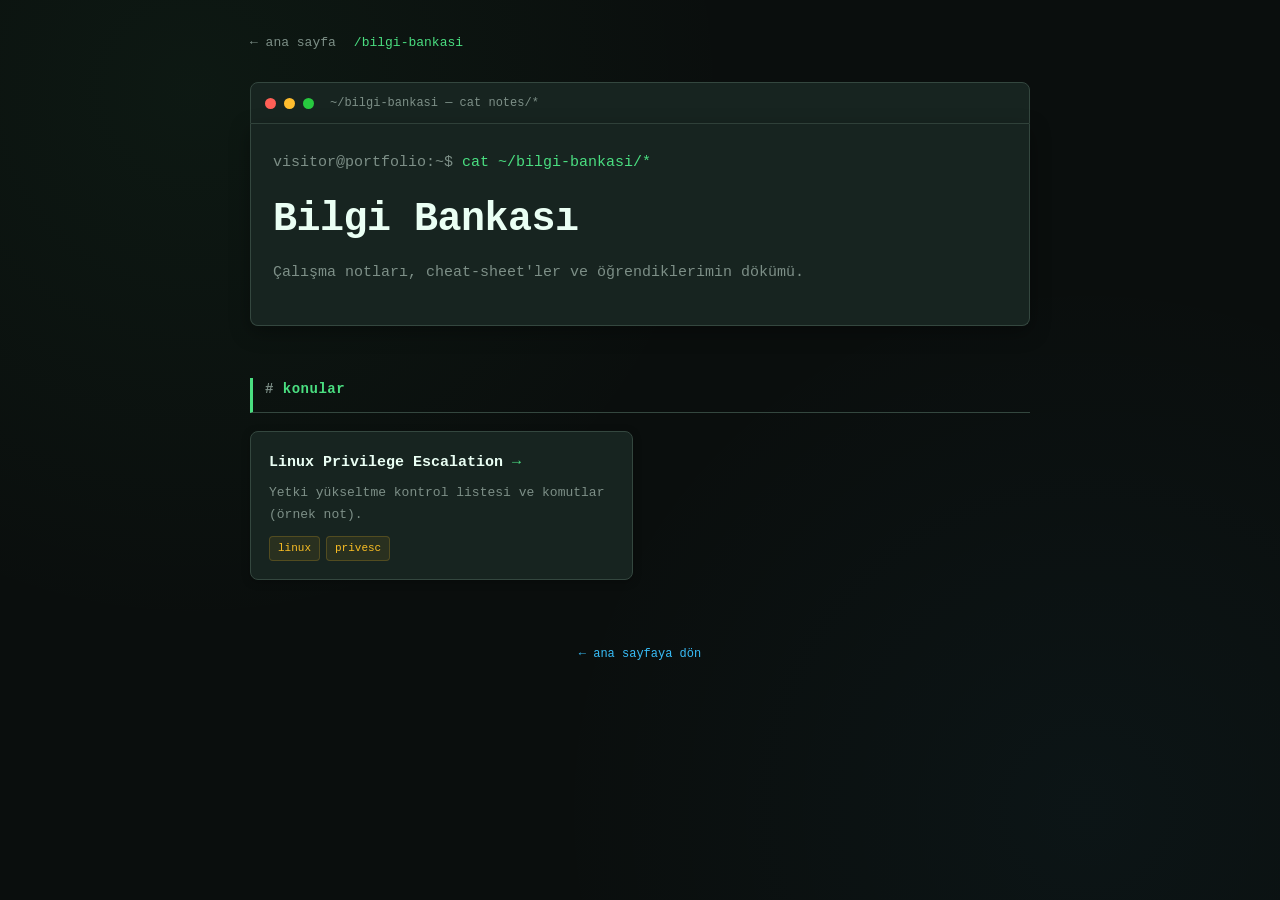
==== notlar/index.html @ 7eba73b0 "Add files via upload" ====
<!DOCTYPE html>
<html lang="tr">
<head>
<meta charset="UTF-8">
<meta name="viewport" content="width=device-width, initial-scale=1.0">
<title>bilgi bankası // adin_soyadin</title>
<meta name="description" content="Siber güvenlik çalışma notları ve cheat-sheet'ler.">
<link rel="stylesheet" href="../style.css">
</head>
<body>
<div class="wrap">

  <div class="topnav">
    <a href="../index.html">← ana sayfa</a>
    <span class="here">/bilgi-bankasi</span>
  </div>

  <div class="term-bar">
    <span class="dot r"></span><span class="dot y"></span><span class="dot g"></span>
    <span class="term-title">~/bilgi-bankasi — cat notes/*</span>
  </div>
  <div class="term-body">
    <div class="prompt">cat ~/bilgi-bankasi/*</div>
    <h1>Bilgi Bankası</h1>
    <p class="tagline">Çalışma notları, cheat-sheet'ler ve öğrendiklerimin dökümü.</p>
  </div>

  <section>
    <h2>konular</h2>
    <div class="grid" id="liste"></div>
  </section>

  <footer><a href="../index.html">← ana sayfaya dön</a></footer>
</div>

<script src="posts.js"></script>
<script src="../assets/app.js"></script>
<script>renderList(POSTS, "liste");</script>
</body>
</html>
---- style.css ----
/* =========================================================
   ORTAK STİL  —  tüm sayfalar bu dosyayı kullanır.
   Renkleri buradan değiştirirsen üç sayfa birden değişir.
   ========================================================= */
:root{
  --bg:        #0a0e0d;   /* arka plan (neredeyse siyah) */
  --surface:   #172420;   /* kutu/panel arka planı (arka plandan daha ayrık) */
  --surface-2: #1d2e29;   /* hover / vurgulanan kutu */
  --line:      #34473f;   /* çizgiler, kenarlıklar (daha belirgin) */
  --text:      #d3e0da;   /* ana metin */
  --muted:     #7d8f87;   /* soluk/ikincil metin */
  --accent:    #4ade80;   /* vurgu: terminal yeşili */
  --accent-2:  #38bdf8;   /* ikincil vurgu: mavi (linkler) */
  --warn:      #fbbf24;   /* sarı: etiketler için */
  --mono: "SFMono-Regular", "JetBrains Mono", "Fira Code", Consolas, "Liberation Mono", Menlo, monospace;
}

*{ box-sizing:border-box; margin:0; padding:0; }
html{ scroll-behavior:smooth; }

body{
  background:var(--bg);
  color:var(--text);
  font-family:var(--mono);
  font-size:15px;
  line-height:1.7;
  background-image:
    radial-gradient(circle at 15% 10%, rgba(74,222,128,0.05), transparent 40%),
    radial-gradient(circle at 85% 90%, rgba(56,189,248,0.04), transparent 40%);
  background-attachment:fixed;
}
::selection{ background:var(--accent); color:var(--bg); }
a{ color:var(--accent-2); text-decoration:none; }
a:hover{ text-decoration:underline; }

.wrap{ max-width:820px; margin:0 auto; padding:32px 20px 80px; }

/* ---- üst navigasyon (alt sayfalarda "geri" için) ---- */
.topnav{
  display:flex; gap:18px; align-items:center;
  font-size:13px; color:var(--muted); margin-bottom:28px;
}
.topnav a{ color:var(--muted); }
.topnav a:hover{ color:var(--accent); text-decoration:none; }
.topnav .here{ color:var(--accent); }

/* ---- terminal penceresi başlığı ---- */
.term-bar{
  display:flex; align-items:center; gap:8px;
  padding:10px 14px; background:var(--surface);
  border:1px solid var(--line); border-radius:8px 8px 0 0;
}
.dot{ width:11px; height:11px; border-radius:50%; }
.dot.r{ background:#ff5f56; } .dot.y{ background:#ffbd2e; } .dot.g{ background:#27c93f; }
.term-title{ margin-left:8px; color:var(--muted); font-size:12px; }
.term-body{
  background:var(--surface); border:1px solid var(--line); border-top:none;
  border-radius:0 0 8px 8px; padding:26px 22px;
  box-shadow:0 6px 20px rgba(0,0,0,0.35);
}
.prompt{ color:var(--accent); }
.prompt::before{ content:"visitor@portfolio:~$ "; color:var(--muted); }

h1{
  font-size:clamp(26px, 5vw, 40px); font-weight:700; letter-spacing:-0.5px;
  margin:10px 0 6px; color:#eafff4;
}
.tagline{ color:var(--muted); font-size:15px; }
.cursor{ display:inline-block; width:9px; height:1.05em; background:var(--accent);
         vertical-align:-2px; margin-left:2px; animation:blink 1.1s steps(1) infinite; }
@keyframes blink{ 50%{ opacity:0; } }

/* ---- bölüm başlıkları ---- */
section{ margin-top:52px; }
h2{
  font-size:14px; font-weight:700; text-transform:lowercase; color:var(--accent);
  letter-spacing:0.5px; margin-bottom:18px; padding:0 0 10px 12px;
  border-bottom:1px solid var(--line); border-left:3px solid var(--accent);
}
h2::before{ content:"# "; color:var(--muted); }
p{ margin-bottom:14px; color:var(--text); }
p.dim{ color:var(--muted); }

/* ---- kart ızgarası ---- */
.grid{ display:grid; grid-template-columns:1fr 1fr; gap:14px; }
@media (max-width:620px){ .grid{ grid-template-columns:1fr; } }
.card{
  display:block; background:var(--surface); border:1px solid var(--line);
  border-radius:8px; padding:18px; color:var(--text);
  box-shadow:0 2px 8px rgba(0,0,0,0.25);
  transition:border-color .18s ease, transform .18s ease, background .18s ease;
}
.card:hover{ border-color:var(--accent); background:var(--surface-2); transform:translateY(-2px); text-decoration:none; }
.card h3{ font-size:15px; color:#eafff4; margin-bottom:6px; }
.card h3 .arrow{ color:var(--accent); }
.card p{ font-size:13px; color:var(--muted); margin-bottom:10px; }

/* büyük yön kartları (ana sayfadaki iç sayfa linkleri) */
.dir-card{
  display:flex; flex-direction:column; gap:6px;
  background:var(--surface); border:1px solid var(--line); border-radius:8px;
  padding:22px; color:var(--text);
  box-shadow:0 2px 8px rgba(0,0,0,0.25);
  transition:border-color .18s, transform .18s, background .18s;
}
.dir-card:hover{ border-color:var(--accent); background:var(--surface-2); transform:translateY(-2px); text-decoration:none; }
.dir-card .cmd{ color:var(--accent); font-size:16px; }
.dir-card .cmd::before{ content:"cd "; color:var(--muted); }
.dir-card small{ color:var(--muted); font-size:13px; }

.tags{ display:flex; flex-wrap:wrap; gap:6px; }
.tag{
  font-size:11px; padding:2px 8px; border-radius:4px;
  background:rgba(251,191,36,0.08); color:var(--warn); border:1px solid rgba(251,191,36,0.2);
}

/* ---- iletişim butonları ---- */
.links{ display:flex; flex-wrap:wrap; gap:12px; margin-top:6px; }
.btn{
  display:inline-flex; align-items:center; gap:8px; padding:10px 16px; border-radius:6px;
  background:var(--surface); border:1px solid var(--line); color:var(--text);
  font-size:14px; transition:border-color .18s, color .18s;
}
.btn:hover{ border-color:var(--accent-2); color:#eafff4; text-decoration:none; }

/* ---- boş / yer tutucu kutusu (CV için) ---- */
.placeholder{
  border:1px dashed var(--line); border-radius:8px; padding:22px;
  color:var(--muted); font-size:13px; background:rgba(255,255,255,0.01);
}

footer{ margin-top:64px; color:var(--muted); font-size:12px; text-align:center; }
@media (prefers-reduced-motion:reduce){ .cursor{ animation:none; } }

/* =========================================================
   MARKDOWN İÇERİĞİ  —  render edilen writeup/not gövdesi
   ========================================================= */
.markdown{ margin-top:32px; }
.markdown h1, .markdown h2, .markdown h3{
  color:#eafff4; border:none; text-transform:none; padding:0; margin:28px 0 12px;
}
.markdown h1{ font-size:24px; }
.markdown h2{ font-size:19px; color:var(--accent); }
.markdown h2::before{ content:""; }        /* markdown başlıklarında # işareti çıkmasın */
.markdown h3{ font-size:16px; }
.markdown p{ color:var(--text); margin:12px 0; }
.markdown a{ color:var(--accent-2); }
.markdown ul, .markdown ol{ margin:12px 0 12px 22px; color:var(--text); }
.markdown li{ margin:4px 0; }
.markdown strong{ color:#eafff4; }

/* satır içi kod */
.markdown code{
  background:#0c1512; border:1px solid var(--line); border-radius:4px;
  padding:1px 6px; font-size:13px; color:var(--warn);
}
/* kod bloğu */
.markdown pre{
  background:#0c1512; border:1px solid var(--line); border-left:3px solid var(--accent);
  border-radius:6px; padding:16px; overflow-x:auto; margin:16px 0;
}
.markdown pre code{
  background:none; border:none; padding:0; color:#c8e6d5; font-size:13px; line-height:1.6;
}
/* alıntı */
.markdown blockquote{
  border-left:3px solid var(--muted); padding:4px 16px; margin:16px 0;
  color:var(--muted); background:rgba(255,255,255,0.02);
}
/* tablo */
.markdown table{ border-collapse:collapse; margin:16px 0; width:100%; font-size:13px; }
.markdown th, .markdown td{ border:1px solid var(--line); padding:8px 12px; text-align:left; }
.markdown th{ background:var(--surface); color:var(--accent); }
/* yatay çizgi ve görsel */
.markdown hr{ border:none; border-top:1px solid var(--line); margin:24px 0; }
.markdown img{ max-width:100%; border-radius:6px; border:1px solid var(--line); }
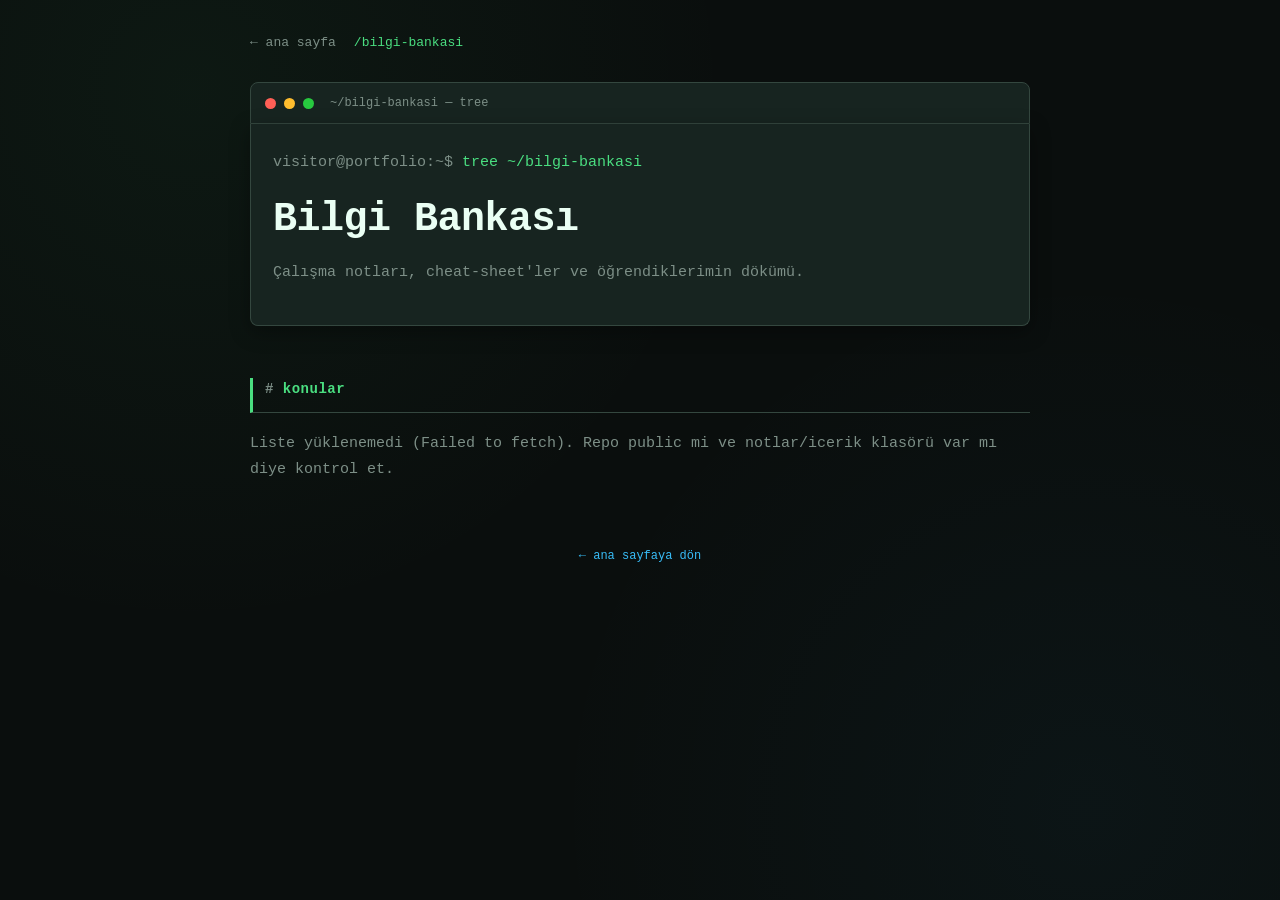
==== commit 6a5186d7: "Add files via upload" ====
--- a/notlar/index.html
+++ b/notlar/index.html
@@ -17,24 +17,25 @@
 
   <div class="term-bar">
     <span class="dot r"></span><span class="dot y"></span><span class="dot g"></span>
-    <span class="term-title">~/bilgi-bankasi — cat notes/*</span>
+    <span class="term-title">~/bilgi-bankasi — tree</span>
   </div>
   <div class="term-body">
-    <div class="prompt">cat ~/bilgi-bankasi/*</div>
+    <div class="prompt">tree ~/bilgi-bankasi</div>
     <h1>Bilgi Bankası</h1>
     <p class="tagline">Çalışma notları, cheat-sheet'ler ve öğrendiklerimin dökümü.</p>
   </div>
 
   <section>
     <h2>konular</h2>
-    <div class="grid" id="liste"></div>
+    <!-- klasör ağacı GitHub'dan otomatik oluşturulur -->
+    <div id="agac"><p class="dim"># yükleniyor…</p></div>
   </section>
 
   <footer><a href="../index.html">← ana sayfaya dön</a></footer>
 </div>
 
-<script src="posts.js"></script>
-<script src="../assets/app.js"></script>
-<script>renderList(POSTS, "liste");</script>
+<script src="config.js"></script>
+<script src="../assets/repo-notes.js"></script>
+<script>renderNotesTree(NOTES_CONFIG, "agac");</script>
 </body>
 </html>
--- a/style.css
+++ b/style.css
@@ -174,3 +174,26 @@
 /* yatay çizgi ve görsel */
 .markdown hr{ border:none; border-top:1px solid var(--line); margin:24px 0; }
 .markdown img{ max-width:100%; border-radius:6px; border:1px solid var(--line); }
+
+/* =========================================================
+   KLASÖR AĞACI  —  bilgi bankası listesi
+   ========================================================= */
+.tree-folder{ margin:6px 0; }
+.tree-folder > summary{
+  cursor:pointer; list-style:none; padding:8px 12px;
+  background:var(--surface); border:1px solid var(--line); border-radius:6px;
+  color:var(--accent); font-weight:700; user-select:none;
+  transition:border-color .15s, background .15s;
+}
+.tree-folder > summary:hover{ border-color:var(--accent); background:var(--surface-2); }
+.tree-folder > summary::before{ content:"▸ "; color:var(--muted); }
+.tree-folder[open] > summary::before{ content:"▾ "; }
+.tree-folder > summary::-webkit-details-marker{ display:none; }   /* varsayılan oku gizle */
+.tree-inner{ margin:6px 0 6px 18px; border-left:1px solid var(--line); padding-left:12px; }
+.tree-file{
+  display:block; padding:7px 12px; margin:4px 0; border-radius:6px;
+  background:var(--surface); border:1px solid var(--line); color:var(--text);
+  transition:border-color .15s, background .15s, color .15s;
+}
+.tree-file::before{ content:"$ "; color:var(--muted); }
+.tree-file:hover{ border-color:var(--accent-2); background:var(--surface-2); color:#eafff4; text-decoration:none; }
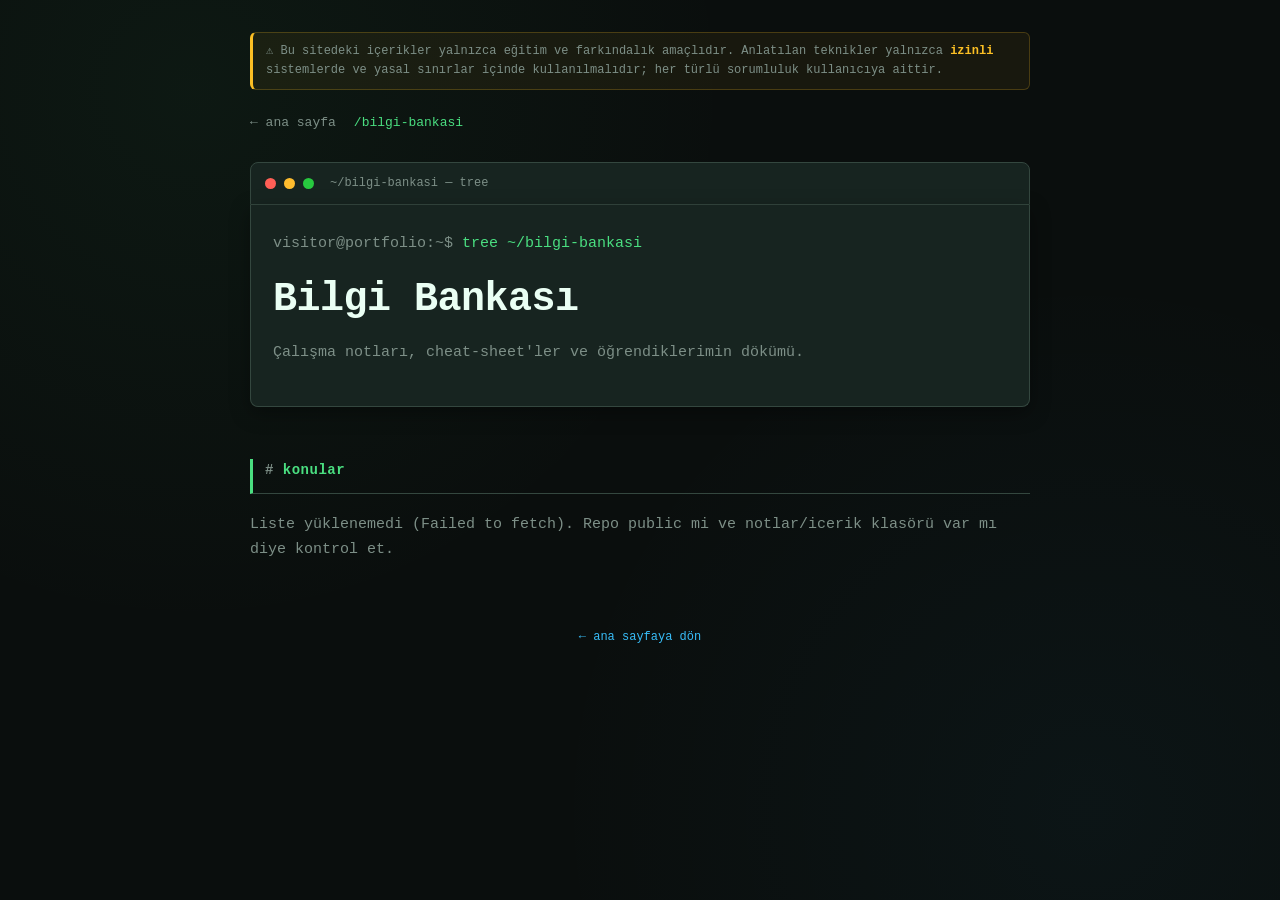
==== commit 429f2e04: "Add files via upload" ====
--- a/notlar/index.html
+++ b/notlar/index.html
@@ -34,6 +34,7 @@
   <footer><a href="../index.html">← ana sayfaya dön</a></footer>
 </div>
 
+<script src="../assets/disclaimer.js"></script>
 <script src="config.js"></script>
 <script src="../assets/repo-notes.js"></script>
 <script>renderNotesTree(NOTES_CONFIG, "agac");</script>
--- a/style.css
+++ b/style.css
@@ -35,6 +35,16 @@
 
 .wrap{ max-width:820px; margin:0 auto; padding:32px 20px 80px; }
 
+/* kısa yasal uyarı şeridi (disclaimer.js tarafından her sayfaya eklenir) */
+.disclaimer{
+  font-size:12px; line-height:1.6; color:var(--muted);
+  background:rgba(251,191,36,0.06);
+  border:1px solid rgba(251,191,36,0.22);
+  border-left:3px solid var(--warn);
+  border-radius:6px; padding:9px 13px; margin-bottom:22px;
+}
+.disclaimer strong{ color:var(--warn); }
+
 /* ---- üst navigasyon (alt sayfalarda "geri" için) ---- */
 .topnav{
   display:flex; gap:18px; align-items:center;
@@ -130,6 +140,12 @@
 }
 
 footer{ margin-top:64px; color:var(--muted); font-size:12px; text-align:center; }
+footer .disclaimer{
+  display:inline-block; max-width:620px; margin:12px auto;
+  padding:12px 16px; line-height:1.6;
+  border:1px solid var(--line); border-left:3px solid var(--warn);
+  border-radius:6px; color:var(--muted); text-align:left;
+}
 @media (prefers-reduced-motion:reduce){ .cursor{ animation:none; } }
 
 /* =========================================================
@@ -173,7 +189,15 @@
 .markdown th{ background:var(--surface); color:var(--accent); }
 /* yatay çizgi ve görsel */
 .markdown hr{ border:none; border-top:1px solid var(--line); margin:24px 0; }
-.markdown img{ max-width:100%; border-radius:6px; border:1px solid var(--line); }
+.markdown img{
+  max-width:100%;
+  height:auto !important;        /* sabit height="..." değerini ez, orantıyı koru */
+  width:auto;                    /* geniş görseller içerik genişliğine sığar */
+  display:block;
+  margin:16px auto;              /* ortala */
+  border-radius:6px;
+  border:1px solid var(--line);
+}
 
 /* =========================================================
    KLASÖR AĞACI  —  bilgi bankası listesi
@@ -197,3 +221,24 @@
 }
 .tree-file::before{ content:"$ "; color:var(--muted); }
 .tree-file:hover{ border-color:var(--accent-2); background:var(--surface-2); color:#eafff4; text-decoration:none; }
+
+/* =========================================================
+   KOD BLOKLARI  —  ince kaydırma çubuğu + sözdizimi renkleri
+   ========================================================= */
+/* ince, temaya uygun kaydırma çubuğu (yatay uzun kod satırları için) */
+.markdown pre::-webkit-scrollbar{ height:8px; }
+.markdown pre::-webkit-scrollbar-track{ background:transparent; }
+.markdown pre::-webkit-scrollbar-thumb{ background:var(--line); border-radius:4px; }
+.markdown pre::-webkit-scrollbar-thumb:hover{ background:var(--muted); }
+.markdown pre{ scrollbar-width:thin; scrollbar-color:var(--line) transparent; } /* Firefox */
+
+/* highlight.js token renkleri — terminal paletine uyumlu */
+.hljs-keyword, .hljs-selector-tag, .hljs-built_in, .hljs-name{ color:#7dd3fc; }        /* mavi: SELECT, FROM, UNION */
+.hljs-string, .hljs-regexp, .hljs-symbol{ color:var(--warn); }                          /* sarı: 'metin' */
+.hljs-number, .hljs-literal, .hljs-boolean{ color:#f0abfc; }                            /* mor: sayılar */
+.hljs-comment, .hljs-quote{ color:var(--muted); font-style:italic; }                    /* soluk: -- yorum */
+.hljs-function, .hljs-title, .hljs-title.function_{ color:var(--accent); }              /* yeşil: fonksiyon adı */
+.hljs-variable, .hljs-attr, .hljs-property{ color:#c8e6d5; }
+.hljs-meta, .hljs-operator, .hljs-punctuation{ color:var(--muted); }
+.hljs-type, .hljs-class .hljs-title{ color:#5eead4; }
+.hljs-emphasis{ font-style:italic; } .hljs-strong{ font-weight:700; }
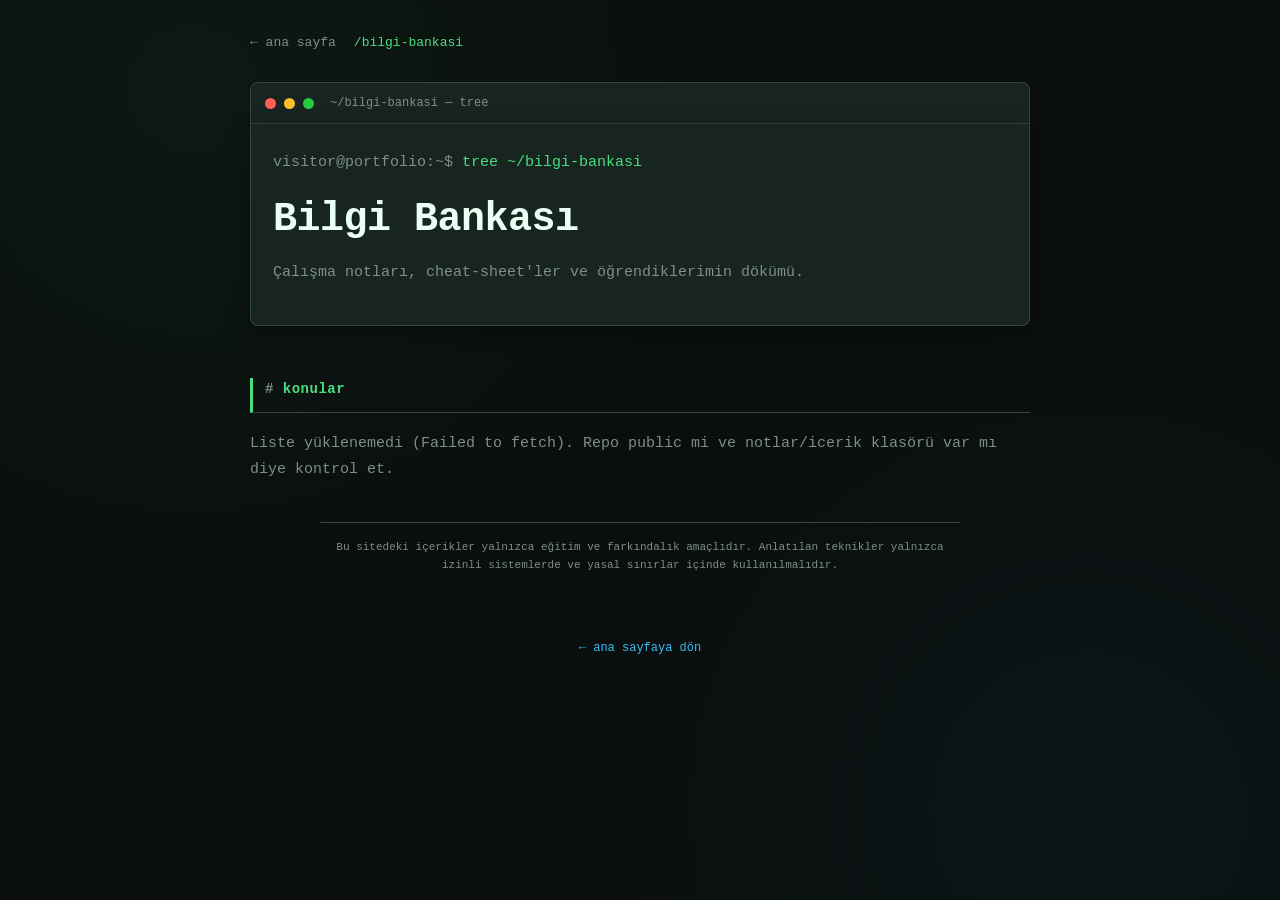
==== commit 6825c357: "Update index.html" ====
--- a/notlar/index.html
+++ b/notlar/index.html
@@ -3,7 +3,7 @@
 <head>
 <meta charset="UTF-8">
 <meta name="viewport" content="width=device-width, initial-scale=1.0">
-<title>bilgi bankası // adin_soyadin</title>
+<title>bilgi bankası // Bora_Bostanoglu</title>
 <meta name="description" content="Siber güvenlik çalışma notları ve cheat-sheet'ler.">
 <link rel="stylesheet" href="../style.css">
 </head>
--- a/style.css
+++ b/style.css
@@ -35,15 +35,13 @@
 
 .wrap{ max-width:820px; margin:0 auto; padding:32px 20px 80px; }
 
-/* kısa yasal uyarı şeridi (disclaimer.js tarafından her sayfaya eklenir) */
+/* kısa yasal uyarı — sayfanın altında sade, göze batmayan not */
 .disclaimer{
-  font-size:12px; line-height:1.6; color:var(--muted);
-  background:rgba(251,191,36,0.06);
-  border:1px solid rgba(251,191,36,0.22);
-  border-left:3px solid var(--warn);
-  border-radius:6px; padding:9px 13px; margin-bottom:22px;
-}
-.disclaimer strong{ color:var(--warn); }
+  font-size:11px; line-height:1.6; color:var(--muted);
+  text-align:center; max-width:640px;
+  margin:40px auto 0; padding-top:16px;
+  border-top:1px solid var(--line);
+}
 
 /* ---- üst navigasyon (alt sayfalarda "geri" için) ---- */
 .topnav{
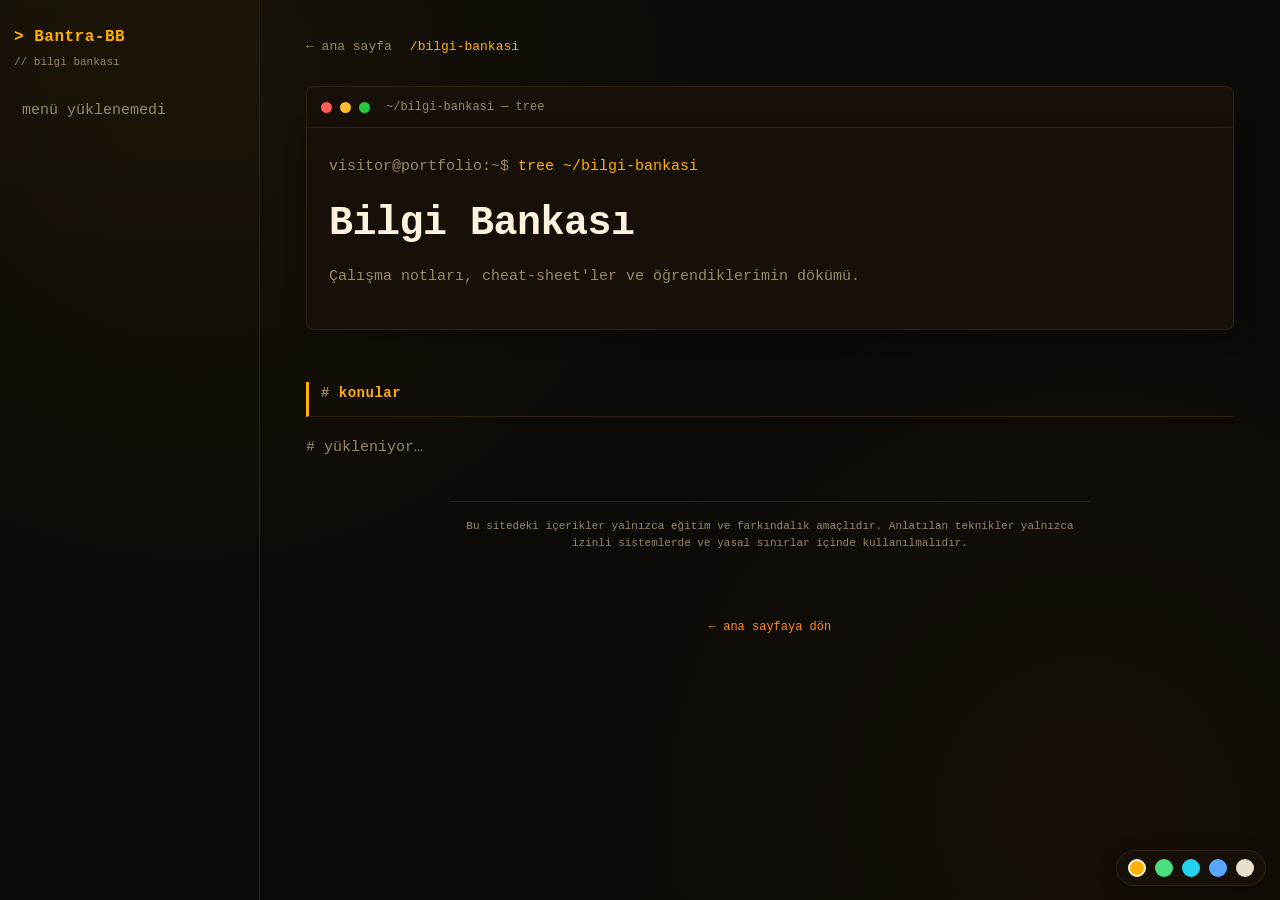
==== commit 7ba3353d: "5 temali tema degistirici + Layout C + Amber" ====
--- a/notlar/index.html
+++ b/notlar/index.html
@@ -6,6 +6,7 @@
 <title>bilgi bankası // Bora_Bostanoglu</title>
 <meta name="description" content="Siber güvenlik çalışma notları ve cheat-sheet'ler.">
 <link rel="stylesheet" href="../style.css">
+<script src="../assets/theme.js"></script>
 </head>
 <body>
 <div class="wrap">
@@ -27,7 +28,7 @@
 
   <section>
     <h2>konular</h2>
-    <!-- klasör ağacı GitHub'dan otomatik oluşturulur -->
+    <!-- klasör ağacı GitHub'dan otomatik oluşturulur (layout.js) -->
     <div id="agac"><p class="dim"># yükleniyor…</p></div>
   </section>
 
@@ -37,6 +38,7 @@
 <script src="../assets/disclaimer.js"></script>
 <script src="config.js"></script>
 <script src="../assets/repo-notes.js"></script>
-<script>renderNotesTree(NOTES_CONFIG, "agac");</script>
+<script src="../assets/layout.js"></script>
+<script>initLayout(NOTES_CONFIG);</script>
 </body>
 </html>
--- a/style.css
+++ b/style.css
@@ -1,17 +1,23 @@
 /* =========================================================
    ORTAK STİL  —  tüm sayfalar bu dosyayı kullanır.
-   Renkleri buradan değiştirirsen üç sayfa birden değişir.
+   Tema: Amber CRT (turuncu/amber retro terminal)
+   Renkleri :root'tan değiştirirsen tüm site değişir.
    ========================================================= */
 :root{
-  --bg:        #0a0e0d;   /* arka plan (neredeyse siyah) */
-  --surface:   #172420;   /* kutu/panel arka planı (arka plandan daha ayrık) */
-  --surface-2: #1d2e29;   /* hover / vurgulanan kutu */
-  --line:      #34473f;   /* çizgiler, kenarlıklar (daha belirgin) */
-  --text:      #d3e0da;   /* ana metin */
-  --muted:     #7d8f87;   /* soluk/ikincil metin */
-  --accent:    #4ade80;   /* vurgu: terminal yeşili */
-  --accent-2:  #38bdf8;   /* ikincil vurgu: mavi (linkler) */
-  --warn:      #fbbf24;   /* sarı: etiketler için */
+  --bg:        #0c0a07;   /* arka plan (sıcak siyah) */
+  --surface:   #171009;   /* kutu/panel arka planı */
+  --surface-2: #20160b;   /* hover / vurgulanan kutu */
+  --line:      #2e2415;   /* çizgiler, kenarlıklar */
+  --text:      #e8dcc0;   /* ana metin (sıcak açık) */
+  --muted:     #9a8a68;   /* soluk/ikincil metin */
+  --accent:    #ffb000;   /* vurgu: amber */
+  --accent-2:  #ff8c1a;   /* ikincil vurgu: turuncu (linkler) */
+  --warn:      #ffcf70;   /* açık amber: etiket */
+  --hi:        #fff3dd;   /* başlıklar için sıcak beyaz */
+  /* kod blokları TÜM temalarda koyu kalır (okunurluk için) */
+  --code-bg:   #15130d;
+  --code-text: #e8e2d2;
+  --code-inline:#ffcf70;
   --mono: "SFMono-Regular", "JetBrains Mono", "Fira Code", Consolas, "Liberation Mono", Menlo, monospace;
 }
 
@@ -25,8 +31,8 @@
   font-size:15px;
   line-height:1.7;
   background-image:
-    radial-gradient(circle at 15% 10%, rgba(74,222,128,0.05), transparent 40%),
-    radial-gradient(circle at 85% 90%, rgba(56,189,248,0.04), transparent 40%);
+    radial-gradient(circle at 15% 10%, rgba(255,176,0,0.05), transparent 40%),
+    radial-gradient(circle at 85% 90%, rgba(255,140,0,0.04), transparent 40%);
   background-attachment:fixed;
 }
 ::selection{ background:var(--accent); color:var(--bg); }
@@ -71,7 +77,7 @@
 
 h1{
   font-size:clamp(26px, 5vw, 40px); font-weight:700; letter-spacing:-0.5px;
-  margin:10px 0 6px; color:#eafff4;
+  margin:10px 0 6px; color:var(--hi);
 }
 .tagline{ color:var(--muted); font-size:15px; }
 .cursor{ display:inline-block; width:9px; height:1.05em; background:var(--accent);
@@ -99,7 +105,7 @@
   transition:border-color .18s ease, transform .18s ease, background .18s ease;
 }
 .card:hover{ border-color:var(--accent); background:var(--surface-2); transform:translateY(-2px); text-decoration:none; }
-.card h3{ font-size:15px; color:#eafff4; margin-bottom:6px; }
+.card h3{ font-size:15px; color:var(--hi); margin-bottom:6px; }
 .card h3 .arrow{ color:var(--accent); }
 .card p{ font-size:13px; color:var(--muted); margin-bottom:10px; }
 
@@ -119,7 +125,7 @@
 .tags{ display:flex; flex-wrap:wrap; gap:6px; }
 .tag{
   font-size:11px; padding:2px 8px; border-radius:4px;
-  background:rgba(251,191,36,0.08); color:var(--warn); border:1px solid rgba(251,191,36,0.2);
+  background:rgba(255,176,0,0.10); color:var(--warn); border:1px solid rgba(255,176,0,0.25);
 }
 
 /* ---- iletişim butonları ---- */
@@ -129,7 +135,7 @@
   background:var(--surface); border:1px solid var(--line); color:var(--text);
   font-size:14px; transition:border-color .18s, color .18s;
 }
-.btn:hover{ border-color:var(--accent-2); color:#eafff4; text-decoration:none; }
+.btn:hover{ border-color:var(--accent-2); color:var(--hi); text-decoration:none; }
 
 /* ---- boş / yer tutucu kutusu (CV için) ---- */
 .placeholder{
@@ -151,8 +157,9 @@
    ========================================================= */
 .markdown{ margin-top:32px; }
 .markdown h1, .markdown h2, .markdown h3{
-  color:#eafff4; border:none; text-transform:none; padding:0; margin:28px 0 12px;
-}
+  color:var(--hi); border:none; text-transform:none; padding:0; margin:28px 0 12px;
+}
+.markdown h2, .markdown h3{ scroll-margin-top:24px; }  /* içindekiler tıklamasında üstte boşluk */
 .markdown h1{ font-size:24px; }
 .markdown h2{ font-size:19px; color:var(--accent); }
 .markdown h2::before{ content:""; }        /* markdown başlıklarında # işareti çıkmasın */
@@ -161,20 +168,20 @@
 .markdown a{ color:var(--accent-2); }
 .markdown ul, .markdown ol{ margin:12px 0 12px 22px; color:var(--text); }
 .markdown li{ margin:4px 0; }
-.markdown strong{ color:#eafff4; }
+.markdown strong{ color:var(--hi); }
 
 /* satır içi kod */
 .markdown code{
-  background:#0c1512; border:1px solid var(--line); border-radius:4px;
-  padding:1px 6px; font-size:13px; color:var(--warn);
+  background:var(--code-bg); border:1px solid var(--line); border-radius:4px;
+  padding:1px 6px; font-size:13px; color:var(--code-inline);
 }
 /* kod bloğu */
 .markdown pre{
-  background:#0c1512; border:1px solid var(--line); border-left:3px solid var(--accent);
+  background:var(--code-bg); border:1px solid var(--line); border-left:3px solid var(--accent);
   border-radius:6px; padding:16px; overflow-x:auto; margin:16px 0;
 }
 .markdown pre code{
-  background:none; border:none; padding:0; color:#c8e6d5; font-size:13px; line-height:1.6;
+  background:none; border:none; padding:0; color:var(--code-text); font-size:13px; line-height:1.6;
 }
 /* alıntı */
 .markdown blockquote{
@@ -189,16 +196,16 @@
 .markdown hr{ border:none; border-top:1px solid var(--line); margin:24px 0; }
 .markdown img{
   max-width:100%;
-  height:auto !important;        /* sabit height="..." değerini ez, orantıyı koru */
-  width:auto;                    /* geniş görseller içerik genişliğine sığar */
+  height:auto !important;
+  width:auto;
   display:block;
-  margin:16px auto;              /* ortala */
+  margin:16px auto;
   border-radius:6px;
   border:1px solid var(--line);
 }
 
 /* =========================================================
-   KLASÖR AĞACI  —  bilgi bankası listesi
+   KLASÖR AĞACI  —  liste sayfasındaki ana ağaç (#agac)
    ========================================================= */
 .tree-folder{ margin:6px 0; }
 .tree-folder > summary{
@@ -210,7 +217,7 @@
 .tree-folder > summary:hover{ border-color:var(--accent); background:var(--surface-2); }
 .tree-folder > summary::before{ content:"▸ "; color:var(--muted); }
 .tree-folder[open] > summary::before{ content:"▾ "; }
-.tree-folder > summary::-webkit-details-marker{ display:none; }   /* varsayılan oku gizle */
+.tree-folder > summary::-webkit-details-marker{ display:none; }
 .tree-inner{ margin:6px 0 6px 18px; border-left:1px solid var(--line); padding-left:12px; }
 .tree-file{
   display:block; padding:7px 12px; margin:4px 0; border-radius:6px;
@@ -218,25 +225,175 @@
   transition:border-color .15s, background .15s, color .15s;
 }
 .tree-file::before{ content:"$ "; color:var(--muted); }
-.tree-file:hover{ border-color:var(--accent-2); background:var(--surface-2); color:#eafff4; text-decoration:none; }
+.tree-file:hover{ border-color:var(--accent-2); background:var(--surface-2); color:var(--hi); text-decoration:none; }
+
+/* =========================================================
+   LAYOUT C — sol menü + içerik + sağ içindekiler
+   ========================================================= */
+.doc-layout{
+  display:grid;
+  grid-template-columns:260px minmax(0,1fr);
+  gap:0; max-width:1500px; margin:0 auto; align-items:start;
+}
+.doc-layout.has-toc{ grid-template-columns:260px minmax(0,1fr) 230px; }
+
+.doc-main{ max-width:none !important; margin:0 !important; padding:36px 46px 90px !important; min-width:0; }
+
+/* --- SOL MENÜ --- */
+.doc-side{
+  position:sticky; top:0; align-self:start; height:100vh; overflow:auto;
+  border-right:1px solid var(--line); padding:24px 14px;
+  background:linear-gradient(180deg, rgba(255,176,0,0.02), transparent 30%);
+}
+.doc-brand{ font-size:16px; font-weight:700; letter-spacing:.5px; }
+.doc-brand a{ color:var(--accent); }
+.doc-brand a::before{ content:"> "; }
+.doc-brand a:hover{ text-decoration:none; }
+.doc-brand-sub{ color:var(--muted); font-size:11px; margin:2px 0 20px; }
+.doc-brand-sub a{ color:var(--muted); }
+.doc-brand-sub a:hover{ color:var(--accent); text-decoration:none; }
+
+.nav-f{ margin:1px 0; }
+.nav-f > summary{
+  cursor:pointer; list-style:none; user-select:none;
+  padding:5px 8px; border-radius:5px; font-weight:700; font-size:13px;
+  color:var(--text);
+}
+.nav-f > summary::-webkit-details-marker{ display:none; }
+.nav-f > summary::before{ content:"▸"; color:var(--muted); display:inline-block; width:14px; }
+.nav-f[open] > summary::before{ content:"▾"; }
+.nav-f > summary:hover{ background:var(--surface); color:var(--text); }
+.nav-sub{ margin-left:9px; border-left:1px solid var(--line); padding-left:7px; }
+
+.nav-i{
+  display:block; padding:4px 8px; margin:1px 0; font-size:13px;
+  color:var(--muted); border-left:2px solid transparent; border-radius:0 5px 5px 0;
+  white-space:nowrap; overflow:hidden; text-overflow:ellipsis;
+}
+.nav-i:hover{ color:var(--text); background:var(--surface); text-decoration:none; }
+.nav-i.active{
+  color:var(--accent); border-left-color:var(--accent);
+  background:rgba(255,176,0,0.07); font-weight:700;
+}
+
+/* --- SAĞ İÇİNDEKİLER --- */
+.doc-toc{
+  position:sticky; top:0; align-self:start; height:100vh; overflow:auto;
+  border-left:1px solid var(--line); padding:38px 16px;
+}
+.toc-title{ color:var(--muted); font-size:11px; text-transform:uppercase; letter-spacing:1px; margin-bottom:12px; }
+.toc-link{
+  display:block; padding:4px 10px; margin:1px 0; font-size:12.5px;
+  color:var(--muted); border-left:2px solid transparent;
+}
+.toc-link:hover{ color:var(--text); text-decoration:none; }
+.toc-link.lvl3{ padding-left:22px; font-size:12px; }
+.toc-link.active{ color:var(--accent); border-left-color:var(--accent); }
+
+/* --- mobil menü düğmesi --- */
+.nav-toggle{
+  display:none; position:fixed; top:10px; left:10px; z-index:60;
+  width:40px; height:40px; border-radius:8px; cursor:pointer;
+  background:var(--surface); color:var(--accent); border:1px solid var(--line);
+  font-size:18px; align-items:center; justify-content:center;
+}
+
+/* --- responsive --- */
+@media (max-width:1100px){
+  .doc-layout, .doc-layout.has-toc{ grid-template-columns:1fr; }
+  .doc-toc{ display:none; }
+  .doc-side{
+    position:fixed; left:0; top:0; width:280px; z-index:50;
+    padding-top:58px;   /* menü düğmesi marka yazısının üstüne binmesin */
+    background:var(--bg); transform:translateX(-100%); transition:transform .2s ease;
+    box-shadow:0 0 40px rgba(0,0,0,0.6);
+  }
+  .doc-layout.nav-open .doc-side{ transform:none; }
+  .doc-main{ padding:58px 18px 70px !important; }
+  .nav-toggle{ display:inline-flex; }
+}
 
 /* =========================================================
    KOD BLOKLARI  —  ince kaydırma çubuğu + sözdizimi renkleri
    ========================================================= */
-/* ince, temaya uygun kaydırma çubuğu (yatay uzun kod satırları için) */
 .markdown pre::-webkit-scrollbar{ height:8px; }
 .markdown pre::-webkit-scrollbar-track{ background:transparent; }
 .markdown pre::-webkit-scrollbar-thumb{ background:var(--line); border-radius:4px; }
 .markdown pre::-webkit-scrollbar-thumb:hover{ background:var(--muted); }
-.markdown pre{ scrollbar-width:thin; scrollbar-color:var(--line) transparent; } /* Firefox */
-
-/* highlight.js token renkleri — terminal paletine uyumlu */
-.hljs-keyword, .hljs-selector-tag, .hljs-built_in, .hljs-name{ color:#7dd3fc; }        /* mavi: SELECT, FROM, UNION */
-.hljs-string, .hljs-regexp, .hljs-symbol{ color:var(--warn); }                          /* sarı: 'metin' */
-.hljs-number, .hljs-literal, .hljs-boolean{ color:#f0abfc; }                            /* mor: sayılar */
-.hljs-comment, .hljs-quote{ color:var(--muted); font-style:italic; }                    /* soluk: -- yorum */
-.hljs-function, .hljs-title, .hljs-title.function_{ color:var(--accent); }              /* yeşil: fonksiyon adı */
-.hljs-variable, .hljs-attr, .hljs-property{ color:#c8e6d5; }
+.markdown pre{ scrollbar-width:thin; scrollbar-color:var(--line) transparent; }
+
+/* highlight.js token renkleri — amber paletine uyumlu */
+.hljs-keyword, .hljs-selector-tag, .hljs-built_in, .hljs-name{ color:#ffd27a; }
+.hljs-string, .hljs-regexp, .hljs-symbol{ color:#ff9e5a; }
+.hljs-number, .hljs-literal, .hljs-boolean{ color:#ffc06b; }
+.hljs-comment, .hljs-quote{ color:var(--muted); font-style:italic; }
+.hljs-function, .hljs-title, .hljs-title.function_{ color:var(--accent); }
+.hljs-variable, .hljs-attr, .hljs-property{ color:var(--text); }
 .hljs-meta, .hljs-operator, .hljs-punctuation{ color:var(--muted); }
-.hljs-type, .hljs-class .hljs-title{ color:#5eead4; }
+.hljs-type, .hljs-class .hljs-title{ color:#ffcf70; }
 .hljs-emphasis{ font-style:italic; } .hljs-strong{ font-weight:700; }
+
+/* === Sayfa (ana) kaydırma çubuğu === */
+html{ scrollbar-width: thin; scrollbar-color: var(--accent) transparent; }
+::-webkit-scrollbar{ width:12px; height:12px; }
+::-webkit-scrollbar-track{ background:var(--bg); }
+::-webkit-scrollbar-thumb{ background:var(--line); border:3px solid var(--bg); border-radius:10px; }
+::-webkit-scrollbar-thumb:hover{ background:var(--accent); }
+::-webkit-scrollbar-corner{ background:var(--bg); }
+
+/* =========================================================
+   TEMALAR — html[data-theme="..."] (theme.js uygular)
+   Varsayılan (data-theme yok veya "amber") = :root yukarıdaki Amber
+   ========================================================= */
+html[data-theme="green"]{
+  --bg:#0a0f0d; --surface:#141c17; --surface-2:#1b261f; --line:#273a30;
+  --text:#d3e0da; --muted:#7d8f87; --accent:#4ade80; --accent-2:#2dd4bf;
+  --warn:#fcd34d; --hi:#eafff4;
+}
+html[data-theme="cyber"]{
+  --bg:#0a0e14; --surface:#121a26; --surface-2:#1a2636; --line:#243247;
+  --text:#cdd9e5; --muted:#7486a0; --accent:#22d3ee; --accent-2:#e879f9;
+  --warn:#fcd34d; --hi:#eaf6ff;
+}
+html[data-theme="pro"]{
+  --bg:#0d1117; --surface:#161b22; --surface-2:#1c232c; --line:#30363d;
+  --text:#c9d1d9; --muted:#8b949e; --accent:#58a6ff; --accent-2:#3fb950;
+  --warn:#e3b341; --hi:#f0f6fc;
+}
+html[data-theme="light"]{
+  --bg:#faf7f0; --surface:#f1ead9; --surface-2:#e9e0cb; --line:#ddd2ba;
+  --text:#2c2620; --muted:#6f6654; --accent:#bf6b05; --accent-2:#a85d04;
+  --warn:#8a5a00; --hi:#1a1510;
+}
+/* açık temaya özel yumuşatmalar */
+html[data-theme="light"] body{
+  background-image:
+    radial-gradient(circle at 15% 10%, rgba(191,107,5,0.05), transparent 40%),
+    radial-gradient(circle at 85% 90%, rgba(168,93,4,0.04), transparent 40%);
+}
+html[data-theme="light"] .term-body{ box-shadow:0 6px 20px rgba(120,90,30,0.12); }
+html[data-theme="light"] .card, html[data-theme="light"] .dir-card{ box-shadow:0 2px 8px rgba(120,90,30,0.08); }
+html[data-theme="light"] .markdown blockquote{ background:rgba(0,0,0,0.03); }
+html[data-theme="light"] ::selection{ color:#fff; }
+
+/* =========================================================
+   TEMA DEĞİŞTİRİCİ — sağ altta renk noktaları
+   ========================================================= */
+.theme-switch{
+  position:fixed; right:14px; bottom:14px; z-index:70;
+  display:flex; gap:9px; align-items:center;
+  padding:8px 11px; border-radius:30px;
+  background:var(--surface); border:1px solid var(--line);
+  box-shadow:0 4px 18px rgba(0,0,0,0.35);
+}
+.theme-dot{
+  width:18px; height:18px; border-radius:50%; cursor:pointer;
+  border:2px solid transparent; padding:0; outline:none;
+  transition:transform .12s;
+}
+.theme-dot:hover{ transform:scale(1.15); }
+.theme-dot.active{ border-color:var(--hi); }
+@media (max-width:1100px){
+  .theme-switch{ right:10px; bottom:10px; padding:6px 9px; gap:7px; }
+  .theme-dot{ width:16px; height:16px; }
+}
